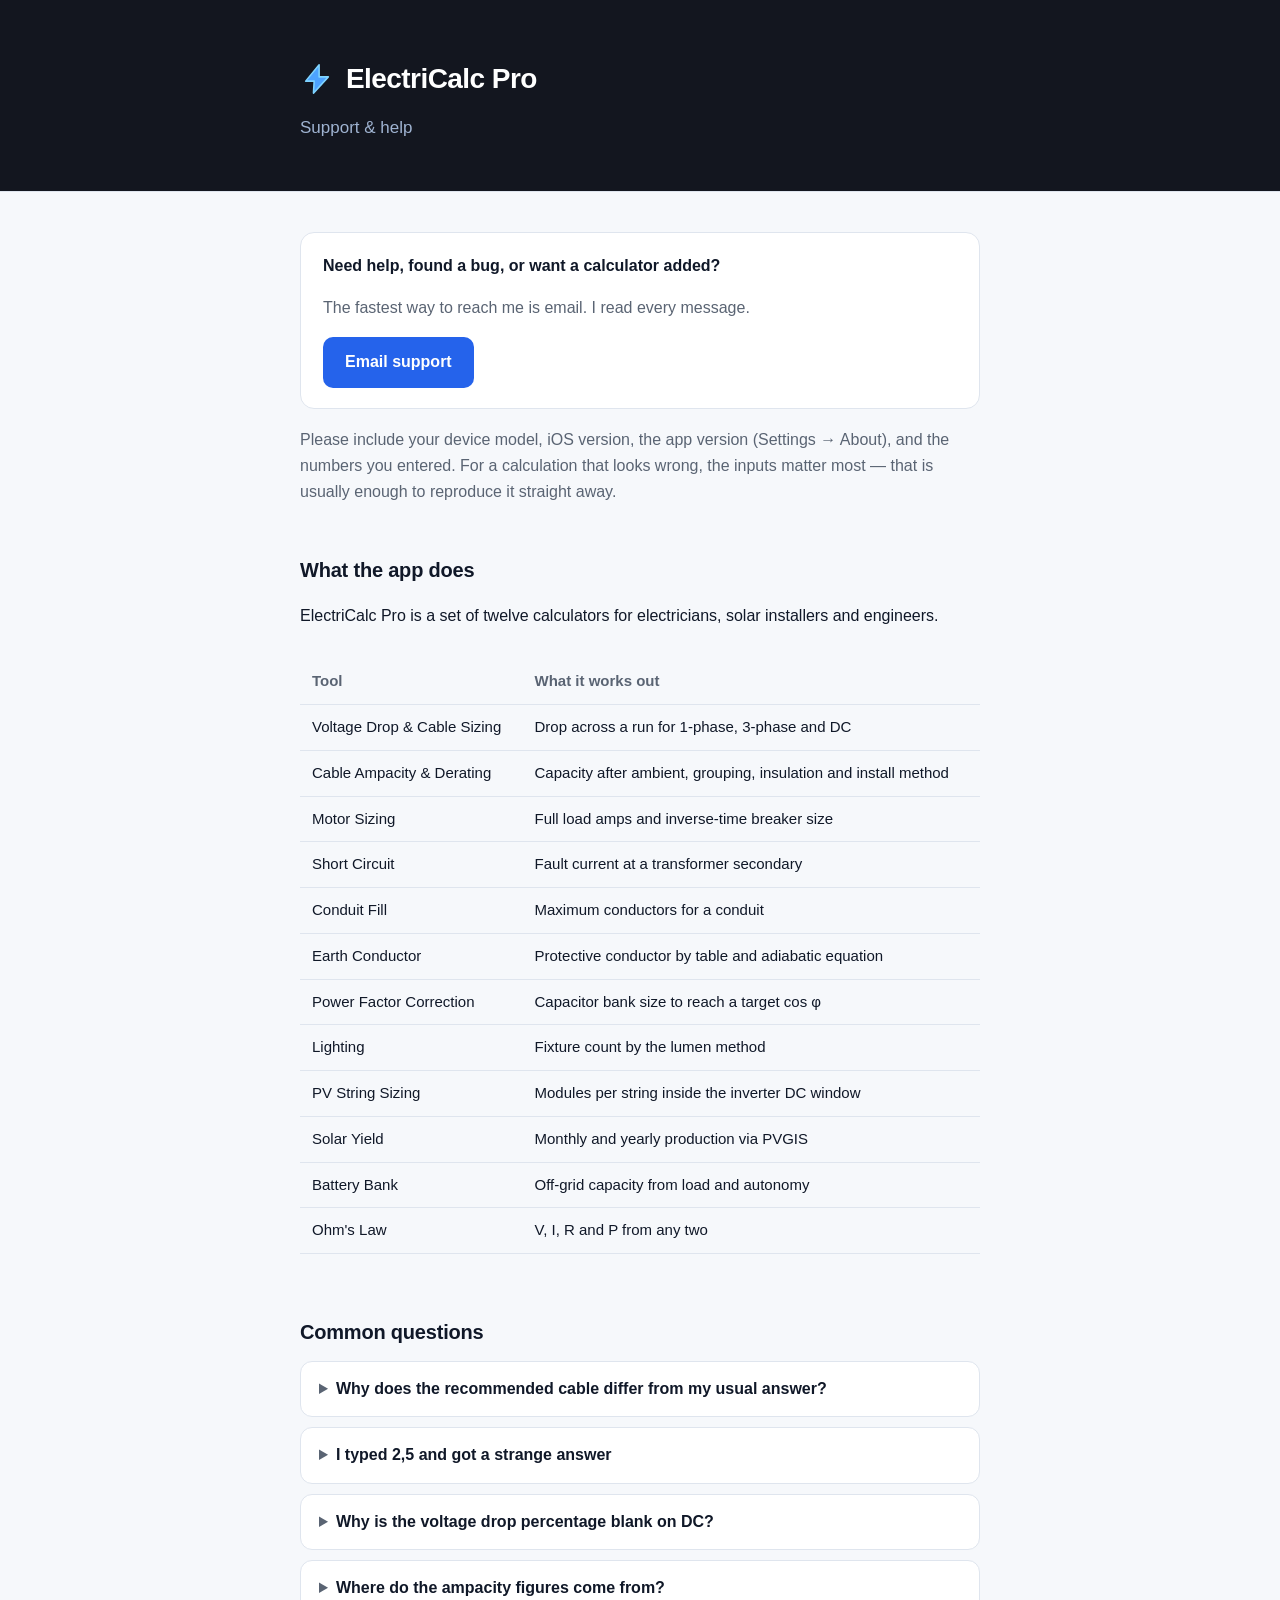
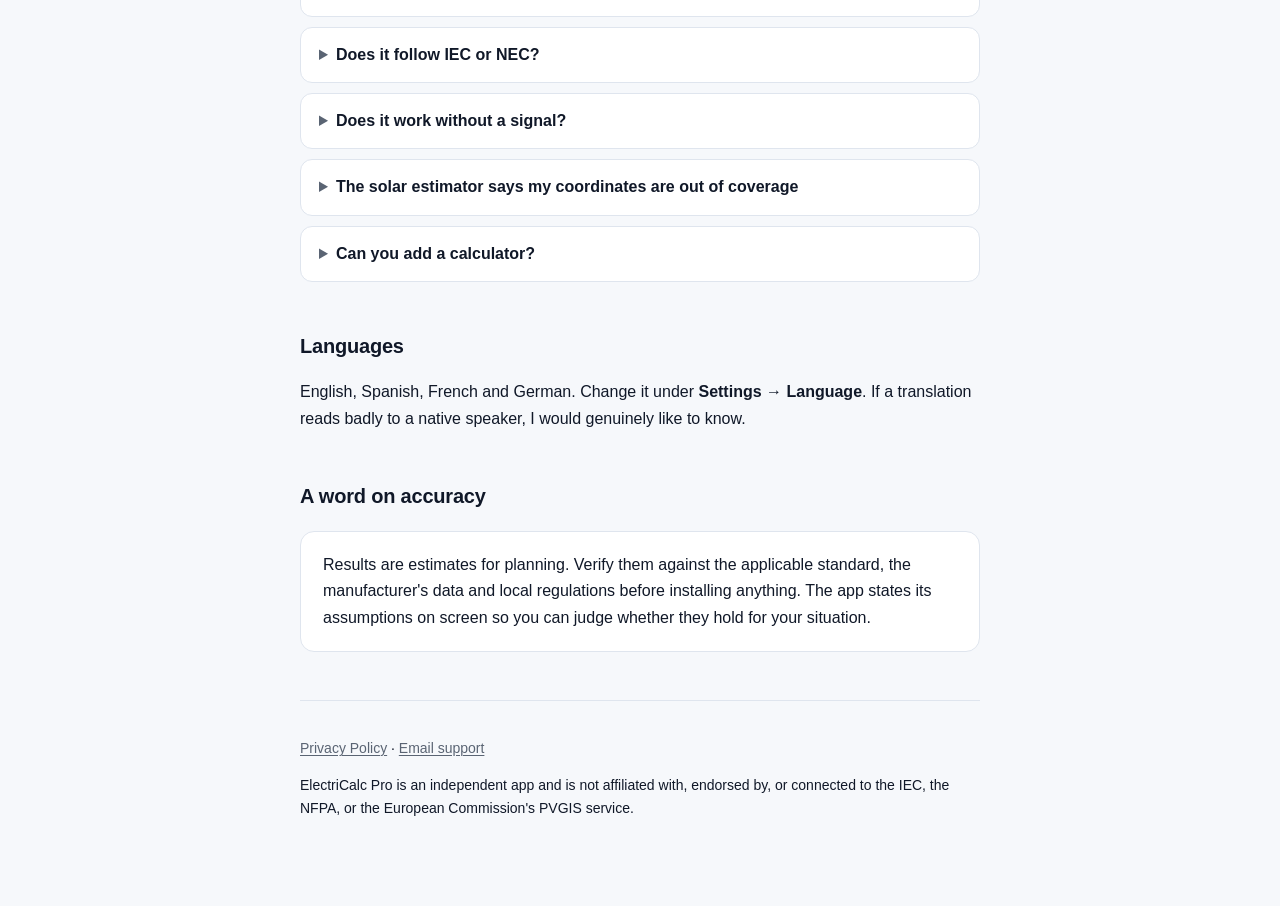
==== index.html @ 8b398ebd "ElectriCalc Pro support and privacy policy" ====
<!DOCTYPE html>
<html lang="en">
<head>
<meta charset="utf-8">
<meta name="viewport" content="width=device-width, initial-scale=1">
<title>ElectriCalc Pro — Support</title>
<meta name="description" content="Support and help for ElectriCalc Pro, a set of twelve electrical and solar calculators for electricians and installers.">
<link rel="stylesheet" href="style.css">
</head>
<body>

<header>
  <div class="wrap">
    <h1 class="mark">
      <svg class="bolt" viewBox="0 0 24 24" fill="none" aria-hidden="true">
        <path d="M13.5 2 4 13.5h6L9.5 22 20 10.5h-6.5L13.5 2Z" fill="#4da3ff" stroke="#7fd4ff" stroke-width="1.1" stroke-linejoin="round"/>
      </svg>
      ElectriCalc Pro
    </h1>
    <p>Support &amp; help</p>
  </div>
</header>

<div class="wrap">

  <div class="card">
    <p style="margin-top:0"><strong>Need help, found a bug, or want a calculator added?</strong></p>
    <p class="muted">The fastest way to reach me is email. I read every message.</p>
    <p style="margin-bottom:0">
      <a class="cta" href="mailto:andrei.costin.neagoe@gmail.com?subject=ElectriCalc%20Pro%20support">Email support</a>
    </p>
  </div>

  <p class="muted">
    Please include your device model, iOS version, the app version (Settings → About),
    and the numbers you entered. For a calculation that looks wrong, the inputs matter
    most — that is usually enough to reproduce it straight away.
  </p>

  <h2>What the app does</h2>
  <p>ElectriCalc Pro is a set of twelve calculators for electricians, solar installers and engineers.</p>

  <div class="scroll">
  <table>
    <tr><th>Tool</th><th>What it works out</th></tr>
    <tr><td>Voltage Drop &amp; Cable Sizing</td><td>Drop across a run for 1-phase, 3-phase and DC</td></tr>
    <tr><td>Cable Ampacity &amp; Derating</td><td>Capacity after ambient, grouping, insulation and install method</td></tr>
    <tr><td>Motor Sizing</td><td>Full load amps and inverse-time breaker size</td></tr>
    <tr><td>Short Circuit</td><td>Fault current at a transformer secondary</td></tr>
    <tr><td>Conduit Fill</td><td>Maximum conductors for a conduit</td></tr>
    <tr><td>Earth Conductor</td><td>Protective conductor by table and adiabatic equation</td></tr>
    <tr><td>Power Factor Correction</td><td>Capacitor bank size to reach a target cos φ</td></tr>
    <tr><td>Lighting</td><td>Fixture count by the lumen method</td></tr>
    <tr><td>PV String Sizing</td><td>Modules per string inside the inverter DC window</td></tr>
    <tr><td>Solar Yield</td><td>Monthly and yearly production via PVGIS</td></tr>
    <tr><td>Battery Bank</td><td>Off-grid capacity from load and autonomy</td></tr>
    <tr><td>Ohm's Law</td><td>V, I, R and P from any two</td></tr>
  </table>
  </div>

  <h2>Common questions</h2>

  <details>
    <summary>Why does the recommended cable differ from my usual answer?</summary>
    <p>Because the app checks two limits, not one. A cable must both stay within the
    voltage drop target and carry the current without overheating. Many calculators
    only check voltage drop.</p>
    <p>The app sizes to whichever limit governs and says which one it was, in the
    breakdown under the result. If the thermal limit is driving it, look at your
    ambient temperature and the number of grouped circuits — derating there is often
    the reason.</p>
  </details>

  <details>
    <summary>I typed 2,5 and got a strange answer</summary>
    <p>You should not. Comma and point decimals are both accepted, so <code>2,5</code>
    and <code>2.5</code> mean the same thing in every language. If you see otherwise,
    please email me the exact input — that is a bug worth fixing quickly.</p>
  </details>

  <details>
    <summary>Why is the voltage drop percentage blank on DC?</summary>
    <p>DC has no standard nominal voltage. A 12 V battery bank and a 600 V PV string
    are both DC, and guessing between them would change the percentage by an order of
    magnitude. Enter the actual bus or string voltage and the percentage appears.</p>
    <p>The drop in volts is always shown, since it does not depend on system voltage.</p>
  </details>

  <details>
    <summary>Where do the ampacity figures come from?</summary>
    <p>They are widely published reference values for common cable constructions,
    following the IEC 60364-5-52 derating method. They are a convenience, not a
    substitute for your cable's data sheet.</p>
    <p>Always verify against the manufacturer's rating and the standard that applies
    in your jurisdiction before installing.</p>
  </details>

  <details>
    <summary>Does it follow IEC or NEC?</summary>
    <p>Both, in different places. Cable sizing, ampacity and earthing follow IEC 60364
    practice. Conduit fill and breaker selection follow NEC tables. Each screen notes
    the basis it uses. Check that the convention matches your jurisdiction.</p>
  </details>

  <details>
    <summary>Does it work without a signal?</summary>
    <p>Yes, apart from one tool. Eleven of the twelve calculators run entirely on your
    device. Only the Solar Yield estimator needs a connection, because it queries the
    PVGIS service for irradiation data at your coordinates.</p>
  </details>

  <details>
    <summary>The solar estimator says my coordinates are out of coverage</summary>
    <p>PVGIS does not cover the entire globe. If it rejects your location, the
    coordinates are likely outside its dataset. The other eleven calculators are
    unaffected.</p>
  </details>

  <details>
    <summary>Can you add a calculator?</summary>
    <p>Please ask. Requests from people doing the work are the best guide to what
    belongs in the app, and several tools exist because someone asked.</p>
  </details>

  <h2>Languages</h2>
  <p>English, Spanish, French and German. Change it under <strong>Settings → Language</strong>.
  If a translation reads badly to a native speaker, I would genuinely like to know.</p>

  <h2>A word on accuracy</h2>
  <div class="card">
    <p style="margin:0">Results are estimates for planning. Verify them against the
    applicable standard, the manufacturer's data and local regulations before
    installing anything. The app states its assumptions on screen so you can judge
    whether they hold for your situation.</p>
  </div>

  <footer>
    <p>
      <a href="privacy.html">Privacy Policy</a> ·
      <a href="mailto:andrei.costin.neagoe@gmail.com?subject=ElectriCalc%20Pro%20support">Email support</a>
    </p>
    <p>ElectriCalc Pro is an independent app and is not affiliated with, endorsed by,
    or connected to the IEC, the NFPA, or the European Commission's PVGIS service.</p>
  </footer>

</div>
</body>
</html>
---- style.css ----
:root {
  --bg: #f6f8fb;
  --surface: #ffffff;
  --border: #dfe5ee;
  --text: #101828;
  --muted: #5a6473;
  --accent: #2563eb;
  --accent-soft: #eaf1ff;
  --navy: #13161f;
}

@media (prefers-color-scheme: dark) {
  :root {
    --bg: #0b0e14;
    --surface: #141922;
    --border: #232a36;
    --text: #e8ecf3;
    --muted: #97a1b2;
    --accent: #60a5fa;
    --accent-soft: #16202f;
    --navy: #0b0e14;
  }
}

* { box-sizing: border-box; }

body {
  margin: 0;
  background: var(--bg);
  color: var(--text);
  font: 16px/1.65 -apple-system, BlinkMacSystemFont, "Segoe UI", Roboto, Helvetica, Arial, sans-serif;
  -webkit-text-size-adjust: 100%;
}

.wrap { max-width: 720px; margin: 0 auto; padding: 0 20px 72px; }

header {
  background: var(--navy);
  color: #fff;
  padding: 56px 20px 48px;
  margin-bottom: 40px;
  border-bottom: 1px solid var(--border);
}
header .wrap { padding-bottom: 0; }
.mark {
  display: inline-flex; align-items: center; gap: 12px;
  font-size: 28px; font-weight: 700; letter-spacing: -0.02em; margin: 0;
}
.bolt { width: 34px; height: 34px; flex: none; }
header p { color: #9fb3d1; margin: 10px 0 0; font-size: 17px; }

h2 {
  font-size: 20px; letter-spacing: -0.01em;
  margin: 40px 0 12px; padding-top: 8px;
}
h3 { font-size: 16px; margin: 26px 0 6px; }
p, li { color: var(--text); }
.muted { color: var(--muted); }
a { color: var(--accent); text-decoration-thickness: 1px; text-underline-offset: 2px; }

.card {
  background: var(--surface);
  border: 1px solid var(--border);
  border-radius: 14px;
  padding: 20px 22px;
  margin: 18px 0;
}

.cta {
  display: inline-block;
  background: var(--accent); color: #fff;
  padding: 12px 22px; border-radius: 10px;
  font-weight: 600; text-decoration: none;
}
.cta:hover { filter: brightness(1.08); }

details {
  border: 1px solid var(--border);
  border-radius: 12px;
  background: var(--surface);
  padding: 14px 18px;
  margin: 10px 0;
}
details[open] { padding-bottom: 6px; }
summary { cursor: pointer; font-weight: 600; }
summary::marker { color: var(--muted); }

table { width: 100%; border-collapse: collapse; margin: 14px 0; font-size: 15px; }
th, td { text-align: left; padding: 10px 12px; border-bottom: 1px solid var(--border); vertical-align: top; }
th { color: var(--muted); font-weight: 600; }
.scroll { overflow-x: auto; }

.pill {
  display: inline-block; background: var(--accent-soft); color: var(--accent);
  border-radius: 999px; padding: 3px 11px; font-size: 13px; font-weight: 600;
}

footer {
  border-top: 1px solid var(--border);
  margin-top: 48px; padding-top: 22px;
  color: var(--muted); font-size: 14px;
}
footer a { color: var(--muted); }

nav.sub { margin-top: 18px; font-size: 15px; }
nav.sub a { margin-right: 18px; }
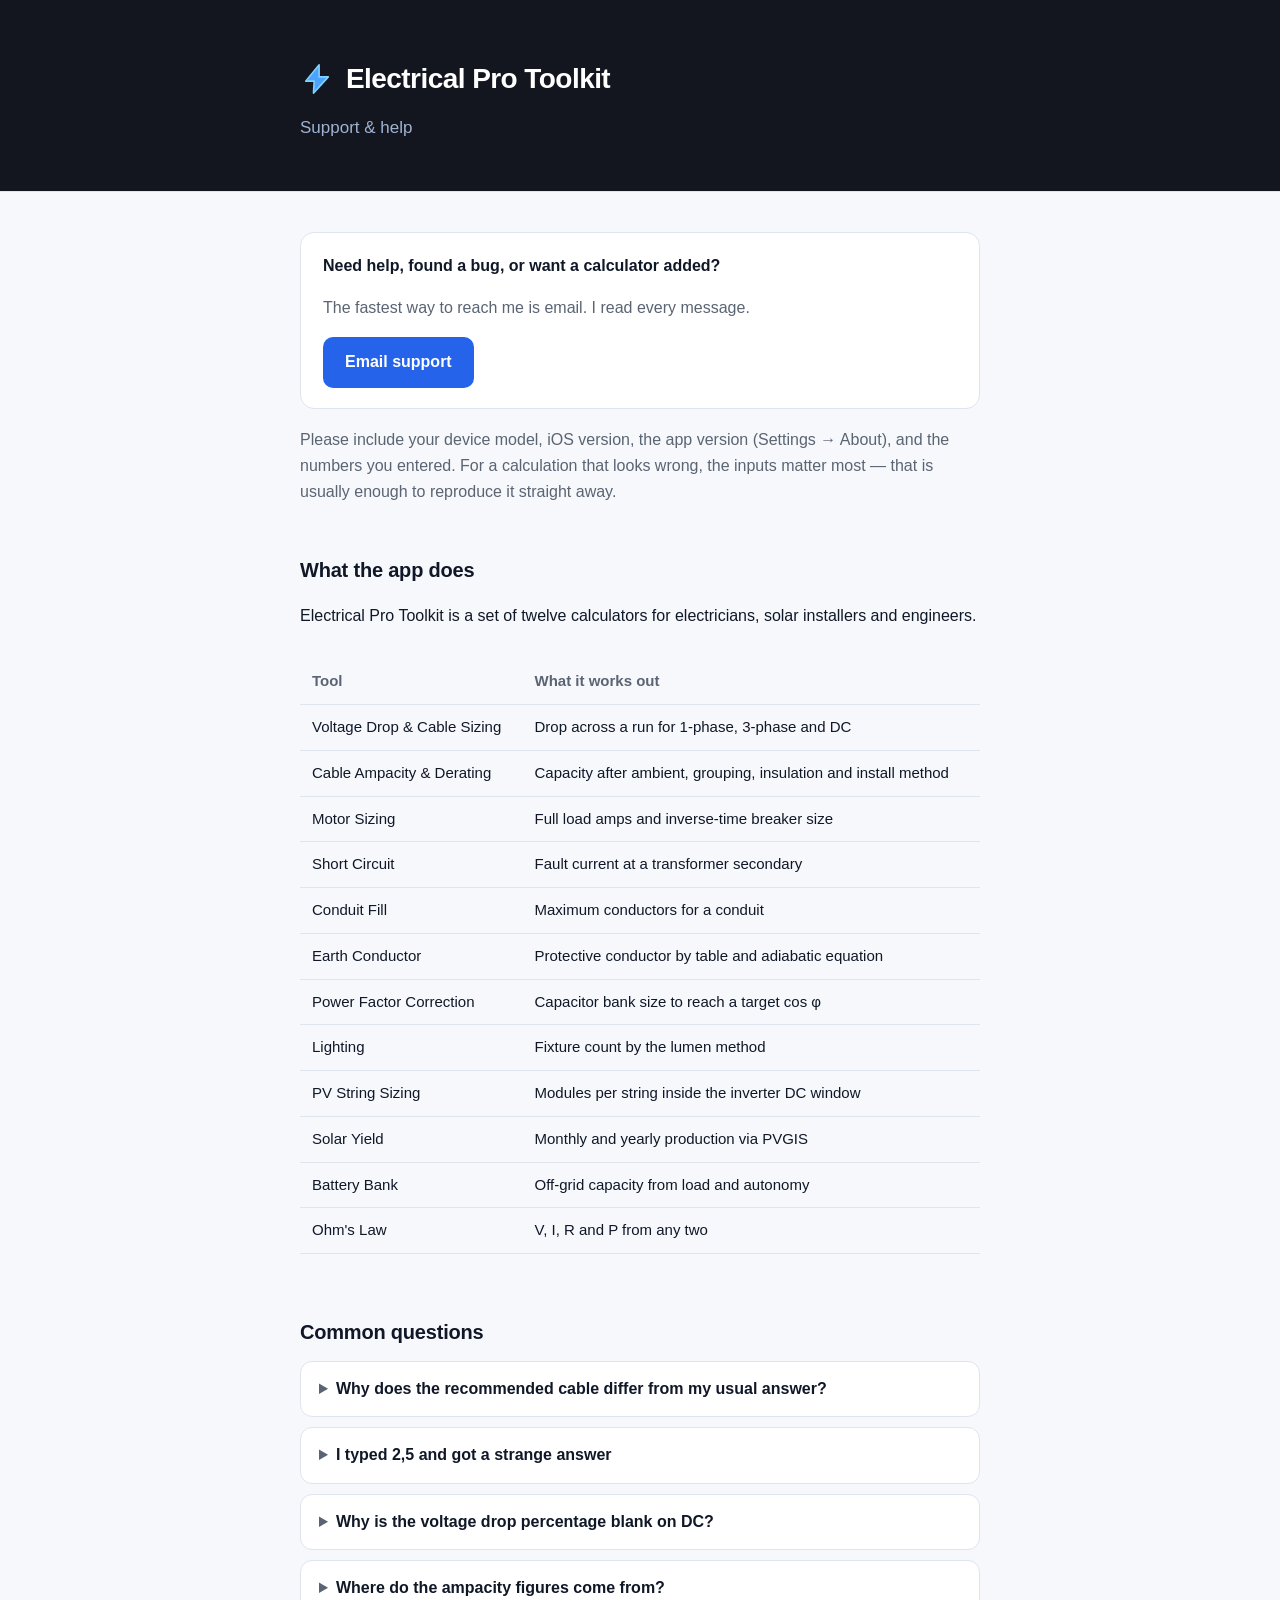
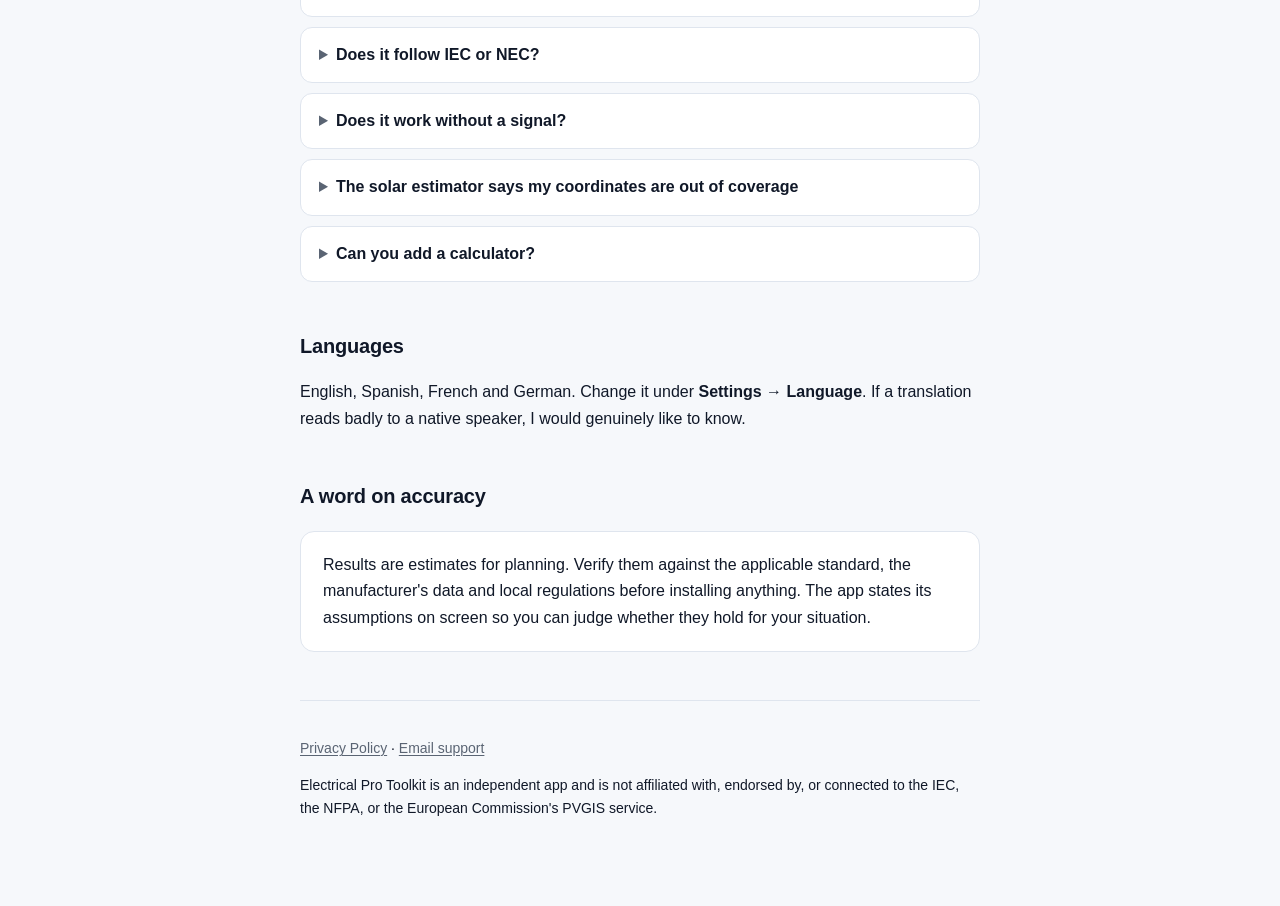
==== commit 1261a31a: "Rename to Electrical Pro Toolkit" ====
--- a/index.html
+++ b/index.html
@@ -3,8 +3,8 @@
 <head>
 <meta charset="utf-8">
 <meta name="viewport" content="width=device-width, initial-scale=1">
-<title>ElectriCalc Pro — Support</title>
-<meta name="description" content="Support and help for ElectriCalc Pro, a set of twelve electrical and solar calculators for electricians and installers.">
+<title>Electrical Pro Toolkit — Support</title>
+<meta name="description" content="Support and help for Electrical Pro Toolkit, a set of twelve electrical and solar calculators for electricians and installers.">
 <link rel="stylesheet" href="style.css">
 </head>
 <body>
@@ -15,7 +15,7 @@
       <svg class="bolt" viewBox="0 0 24 24" fill="none" aria-hidden="true">
         <path d="M13.5 2 4 13.5h6L9.5 22 20 10.5h-6.5L13.5 2Z" fill="#4da3ff" stroke="#7fd4ff" stroke-width="1.1" stroke-linejoin="round"/>
       </svg>
-      ElectriCalc Pro
+      Electrical Pro Toolkit
     </h1>
     <p>Support &amp; help</p>
   </div>
@@ -27,7 +27,7 @@
     <p style="margin-top:0"><strong>Need help, found a bug, or want a calculator added?</strong></p>
     <p class="muted">The fastest way to reach me is email. I read every message.</p>
     <p style="margin-bottom:0">
-      <a class="cta" href="mailto:andrei.costin.neagoe@gmail.com?subject=ElectriCalc%20Pro%20support">Email support</a>
+      <a class="cta" href="mailto:andrei.costin.neagoe@gmail.com?subject=Electrical%20Pro%20Toolkit%20support">Email support</a>
     </p>
   </div>
 
@@ -38,7 +38,7 @@
   </p>
 
   <h2>What the app does</h2>
-  <p>ElectriCalc Pro is a set of twelve calculators for electricians, solar installers and engineers.</p>
+  <p>Electrical Pro Toolkit is a set of twelve calculators for electricians, solar installers and engineers.</p>
 
   <div class="scroll">
   <table>
@@ -137,9 +137,9 @@
   <footer>
     <p>
       <a href="privacy.html">Privacy Policy</a> ·
-      <a href="mailto:andrei.costin.neagoe@gmail.com?subject=ElectriCalc%20Pro%20support">Email support</a>
+      <a href="mailto:andrei.costin.neagoe@gmail.com?subject=Electrical%20Pro%20Toolkit%20support">Email support</a>
     </p>
-    <p>ElectriCalc Pro is an independent app and is not affiliated with, endorsed by,
+    <p>Electrical Pro Toolkit is an independent app and is not affiliated with, endorsed by,
     or connected to the IEC, the NFPA, or the European Commission's PVGIS service.</p>
   </footer>
 
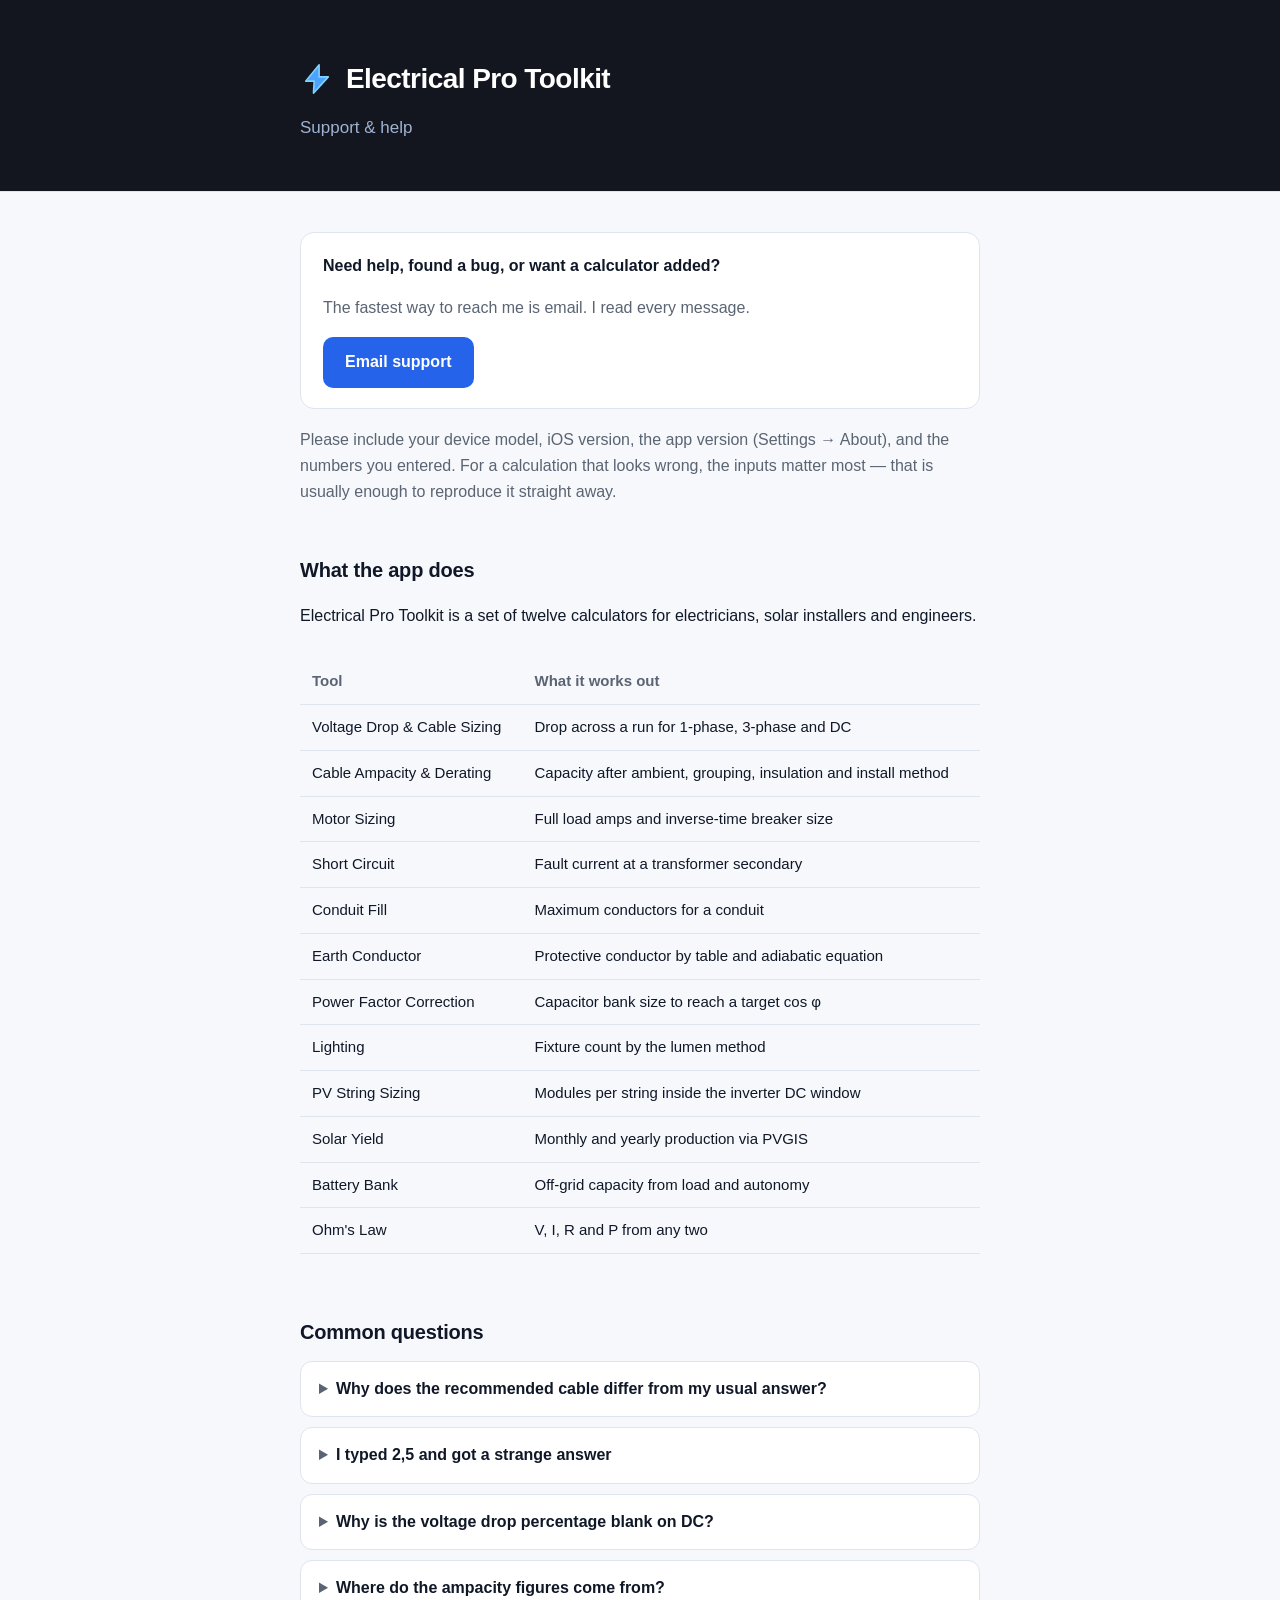
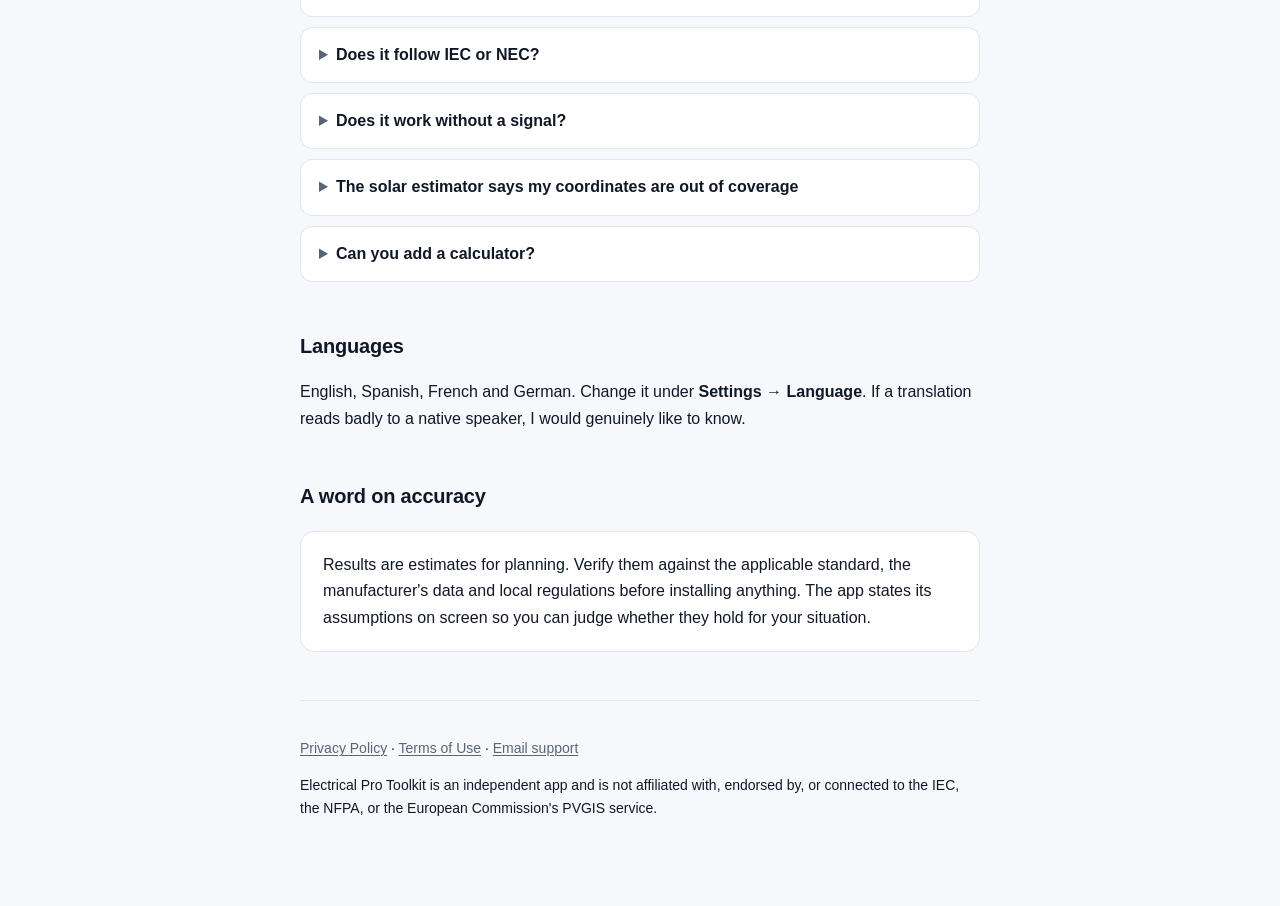
==== commit 32cadbb0: "Add terms of use" ====
--- a/index.html
+++ b/index.html
@@ -137,6 +137,7 @@
   <footer>
     <p>
       <a href="privacy.html">Privacy Policy</a> ·
+      <a href="terms.html">Terms of Use</a> ·
       <a href="mailto:andrei.costin.neagoe@gmail.com?subject=Electrical%20Pro%20Toolkit%20support">Email support</a>
     </p>
     <p>Electrical Pro Toolkit is an independent app and is not affiliated with, endorsed by,
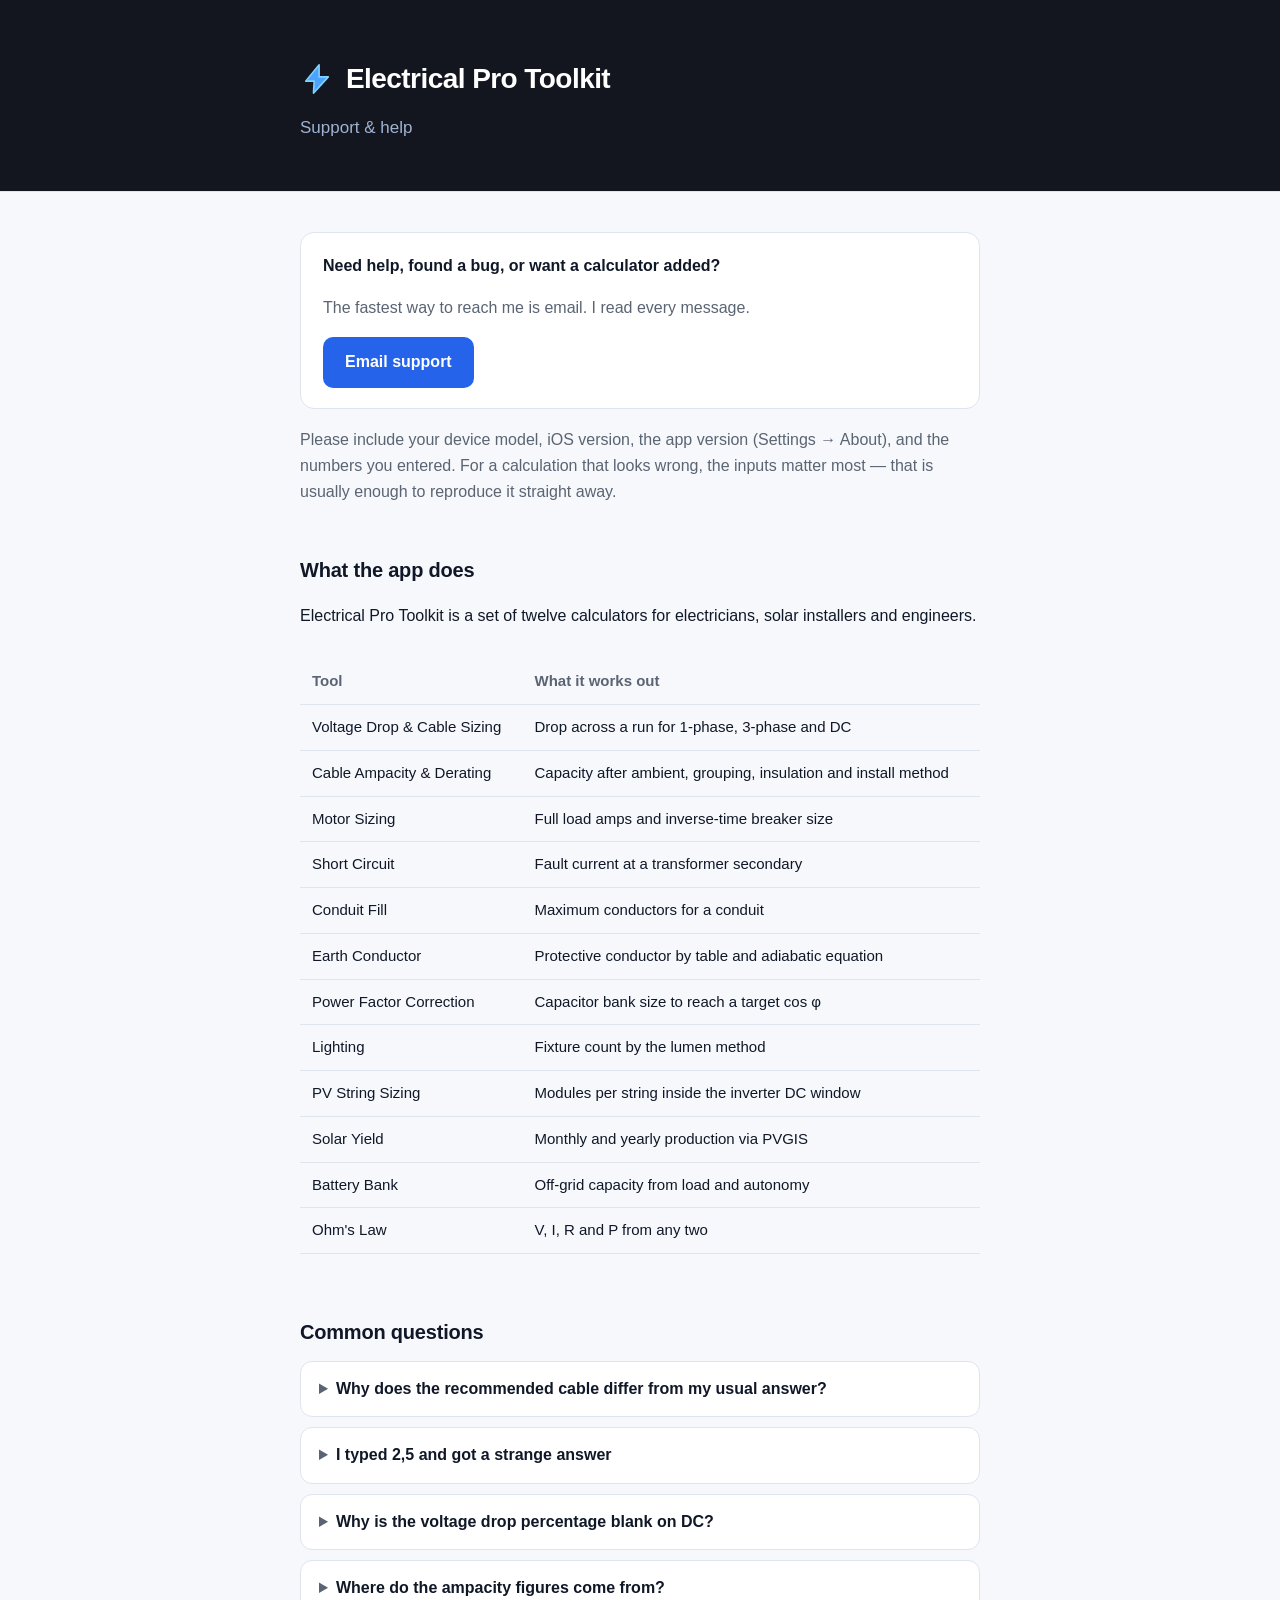
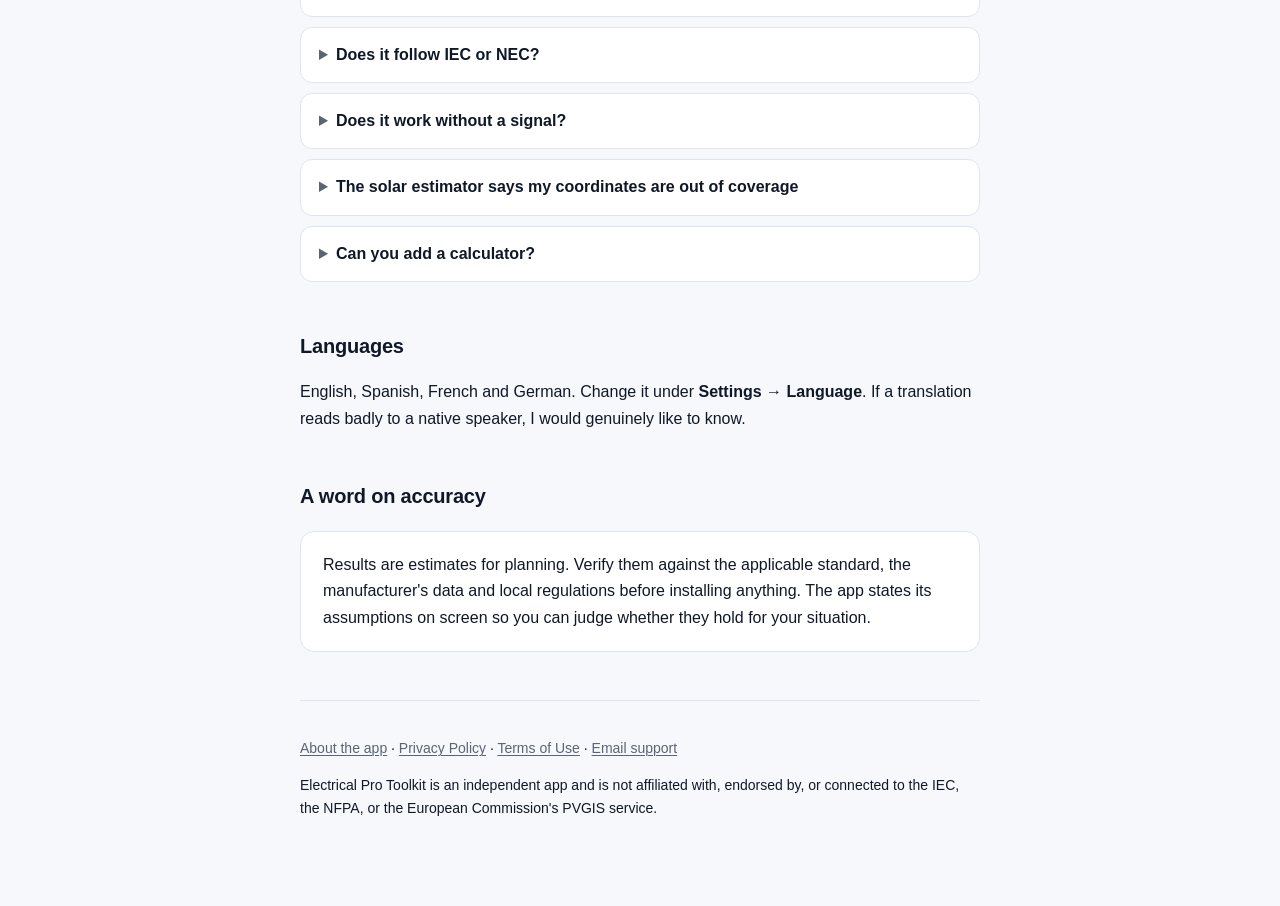
==== commit b5302768: "Add the product page" ====
--- a/index.html
+++ b/index.html
@@ -136,6 +136,7 @@
 
   <footer>
     <p>
+      <a href="app.html">About the app</a> ·
       <a href="privacy.html">Privacy Policy</a> ·
       <a href="terms.html">Terms of Use</a> ·
       <a href="mailto:andrei.costin.neagoe@gmail.com?subject=Electrical%20Pro%20Toolkit%20support">Email support</a>
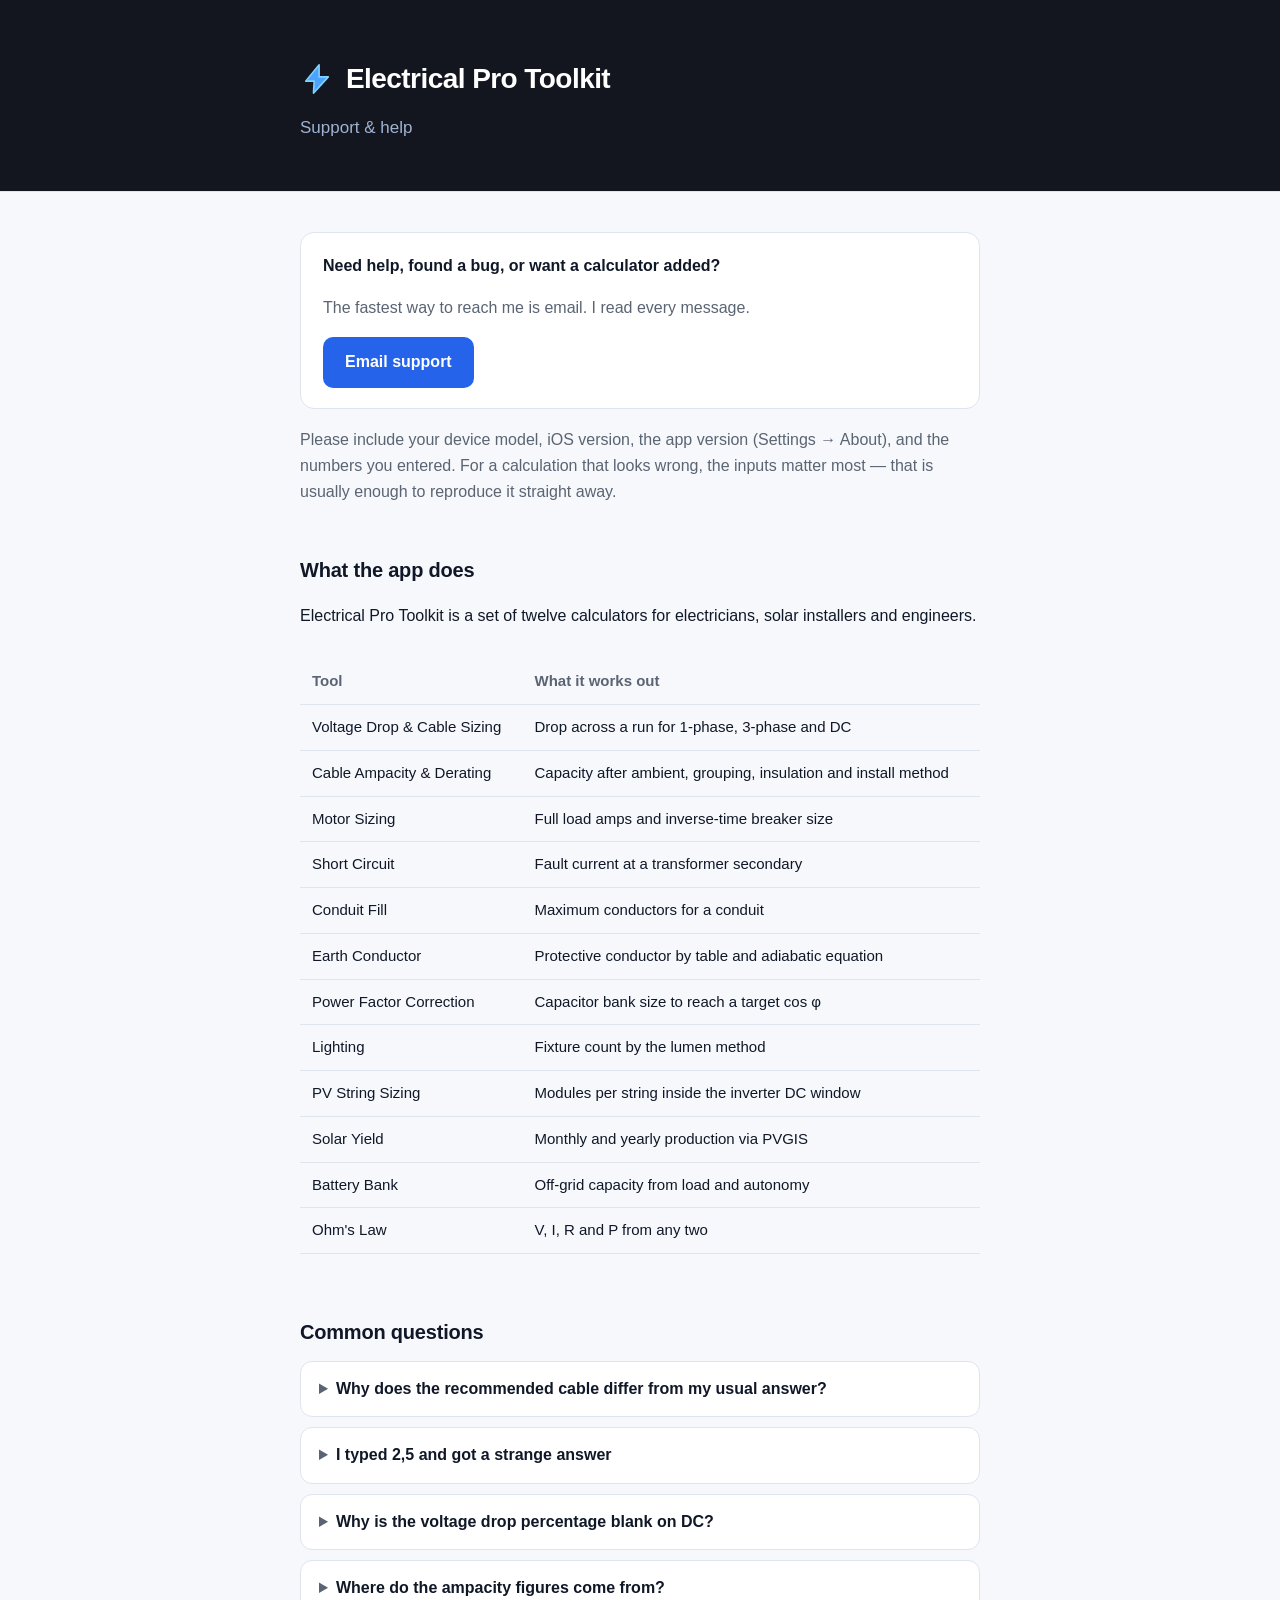
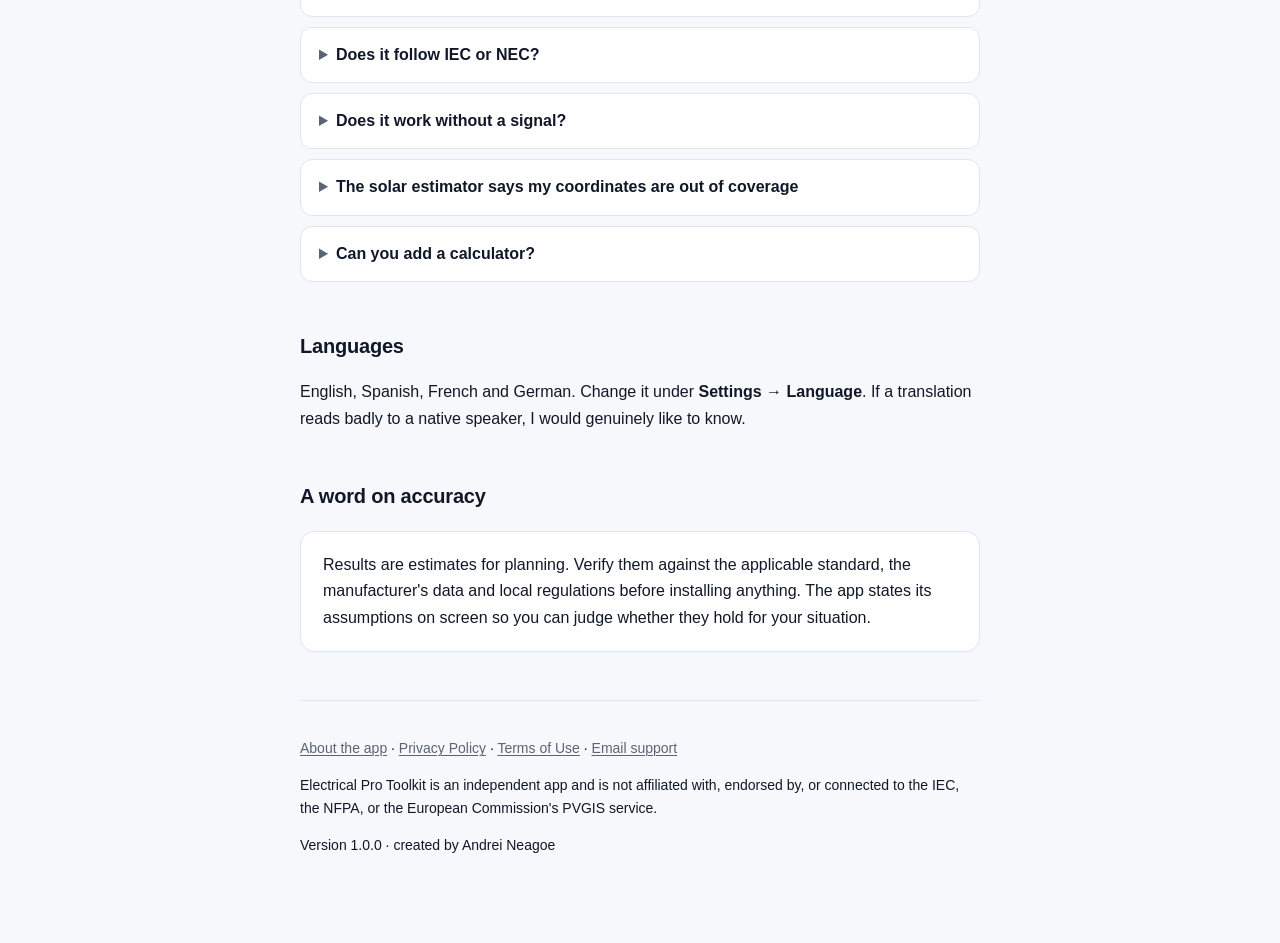
==== commit dac583d6: "Rebuild the product page around real app screens Replaces the synthetic constraint chart with the sc" ====
--- a/index.html
+++ b/index.html
@@ -143,6 +143,7 @@
     </p>
     <p>Electrical Pro Toolkit is an independent app and is not affiliated with, endorsed by,
     or connected to the IEC, the NFPA, or the European Commission's PVGIS service.</p>
+    <p>Version 1.0.0 · created by Andrei Neagoe</p>
   </footer>
 
 </div>
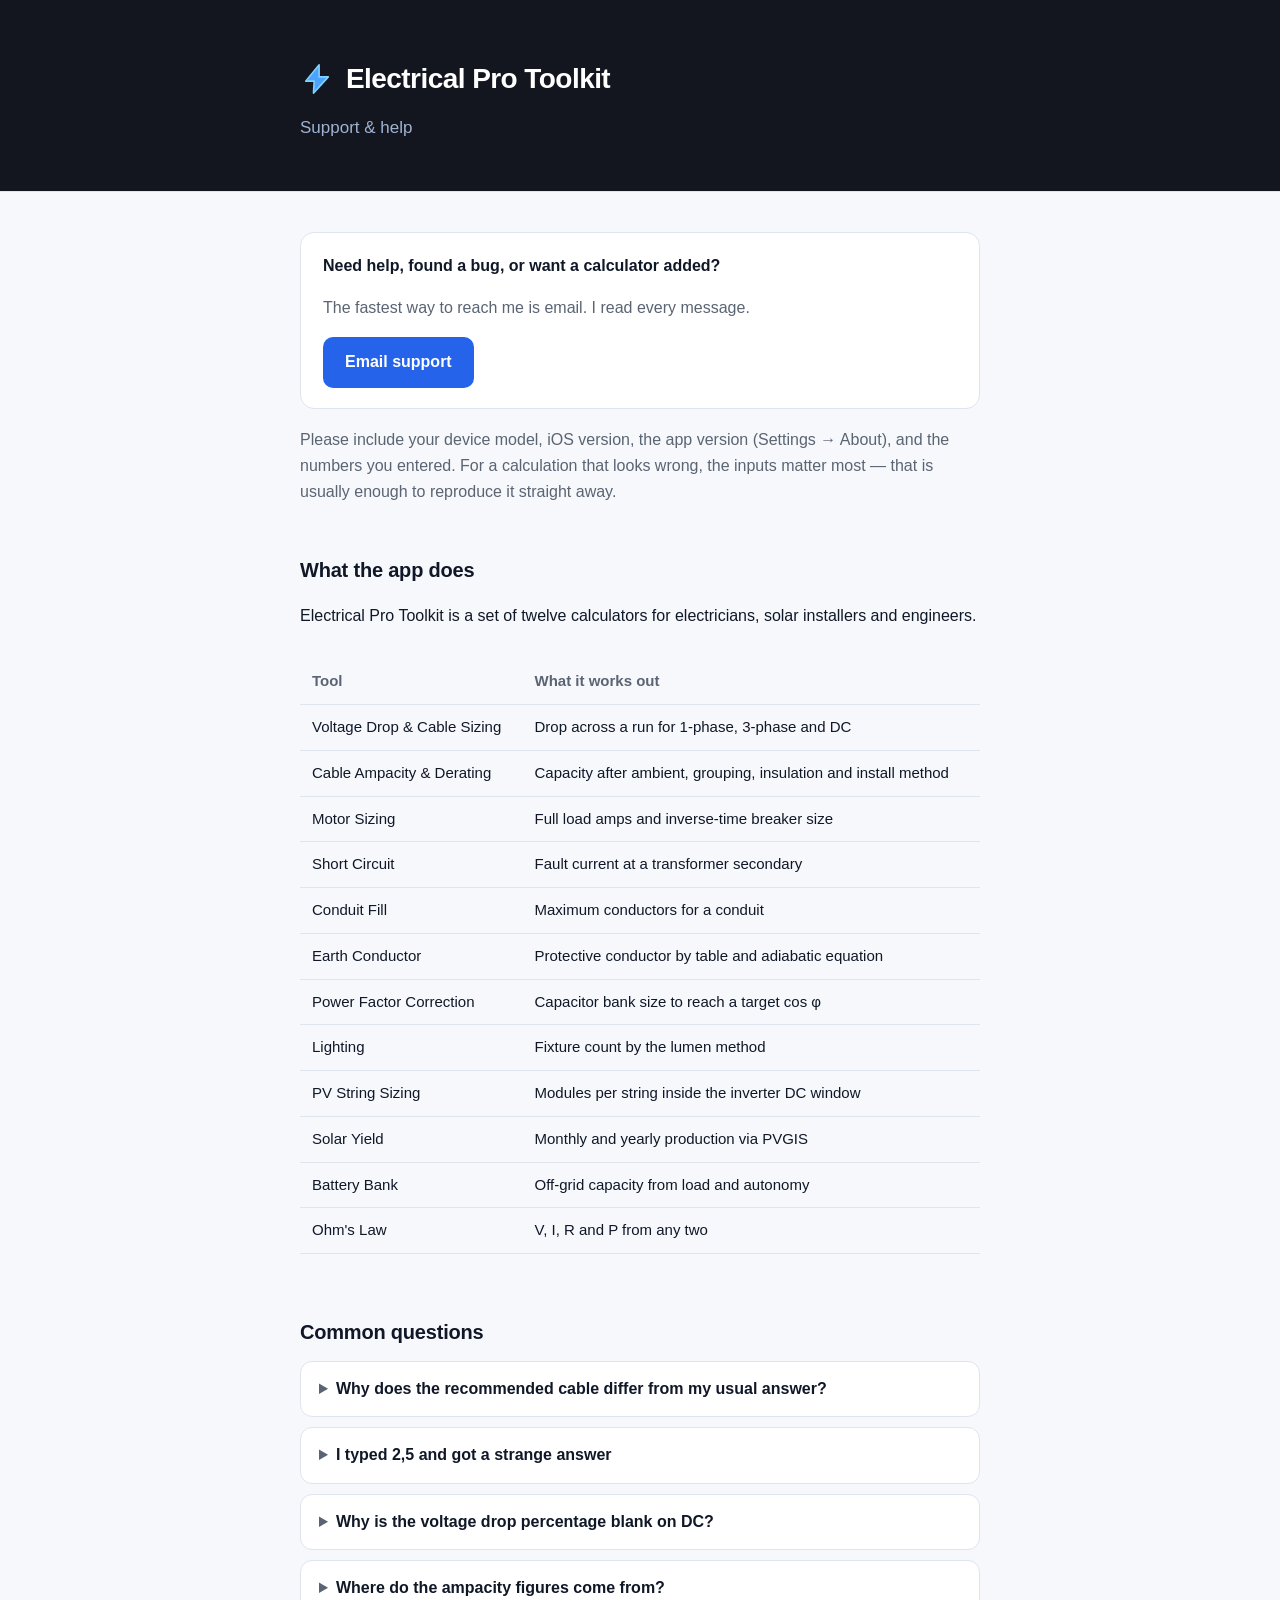
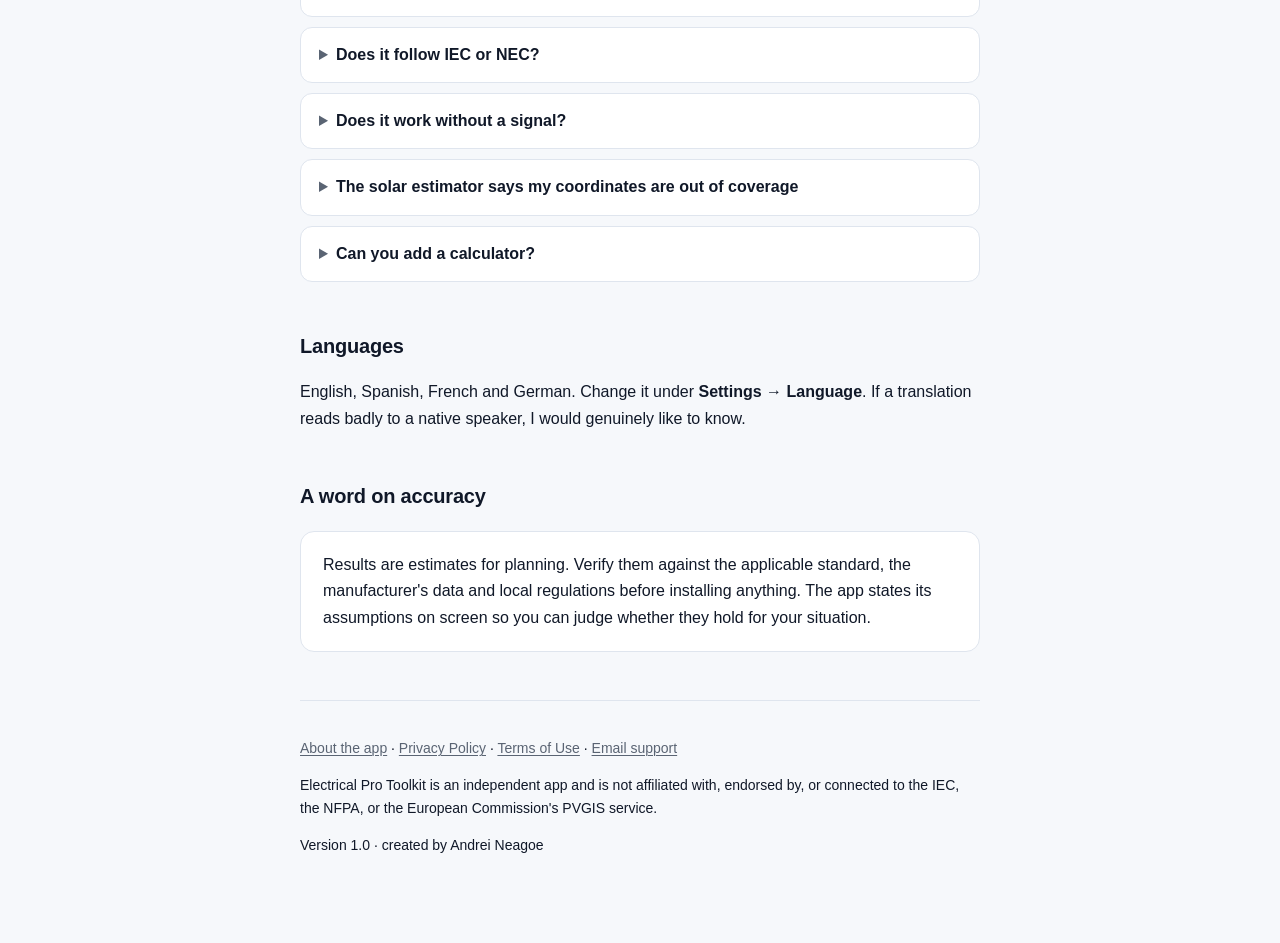
==== commit 07680400: "Site says 1.0, matching the App Store version record The binary reports 1.0.0 (app.json CFBundleShor" ====
--- a/index.html
+++ b/index.html
@@ -143,7 +143,7 @@
     </p>
     <p>Electrical Pro Toolkit is an independent app and is not affiliated with, endorsed by,
     or connected to the IEC, the NFPA, or the European Commission's PVGIS service.</p>
-    <p>Version 1.0.0 · created by Andrei Neagoe</p>
+    <p>Version 1.0 · created by Andrei Neagoe</p>
   </footer>
 
 </div>
